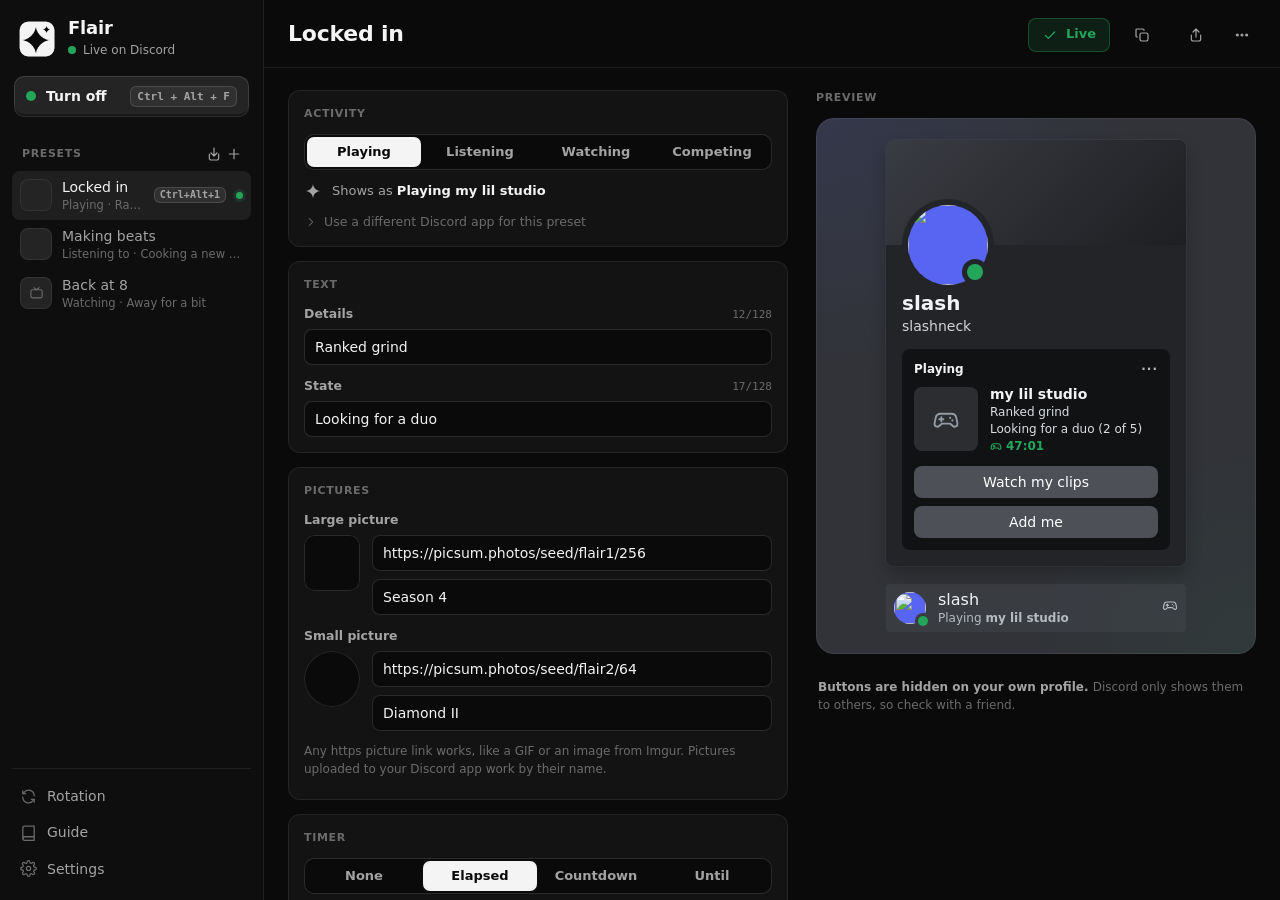
==== src/Flair/wwwroot/index.html @ b4994899 "Flair 1.0.0 Your own Discord status: design Rich Presence cards with a live preview, save presets, r" ====
<!doctype html>
<html lang="en">
<head>
  <meta charset="utf-8">
  <!-- Flair's own files only. Pictures may come from https links, since that's what your status shows. Nothing else
       can be loaded or sent from this page. -->
  <meta http-equiv="Content-Security-Policy"
        content="default-src 'self'; img-src 'self' https: data:; style-src 'self' 'unsafe-inline'; script-src 'self'; connect-src 'none'; font-src 'self'; object-src 'none'; frame-src 'none'; form-action 'none'">
  <meta name="viewport" content="width=device-width, initial-scale=1">
  <title>Flair</title>
  <link rel="stylesheet" href="styles.css">
  <link rel="stylesheet" href="discord.css">
</head>
<body>
  <svg width="0" height="0" style="position:absolute" aria-hidden="true">
    <defs>
      <symbol id="i-plus" viewBox="0 0 24 24"><path d="M12 5v14M5 12h14"/></symbol>
      <symbol id="i-gamepad" viewBox="0 0 24 24"><path d="M7.5 7.5h9a4.5 4.5 0 0 1 4.4 3.6l.9 4.6a2.4 2.4 0 0 1-4.1 2.1L15.6 16H8.4l-2.1 1.8a2.4 2.4 0 0 1-4.1-2.1l.9-4.6a4.5 4.5 0 0 1 4.4-3.6z"/><path d="M8 10.5v3.5M6.25 12.25h3.5"/><circle cx="15.5" cy="11" r=".9" fill="currentColor" stroke="none"/><circle cx="17.5" cy="13.2" r=".9" fill="currentColor" stroke="none"/></symbol>
      <symbol id="i-headphones" viewBox="0 0 24 24"><path d="M4 15v-3a8 8 0 0 1 16 0v3"/><rect x="3" y="14" width="5" height="7" rx="2"/><rect x="16" y="14" width="5" height="7" rx="2"/></symbol>
      <symbol id="i-tv" viewBox="0 0 24 24"><rect x="3" y="6" width="18" height="13" rx="2.5"/><path d="m8 2.5 4 3.5 4-3.5"/></symbol>
      <symbol id="i-trophy" viewBox="0 0 24 24"><path d="M8 4h8v5a4 4 0 0 1-8 0z"/><path d="M8 6H5a2.5 2.5 0 0 0 3 4M16 6h3a2.5 2.5 0 0 1-3 4M12 13v4M8.5 20.5h7M9.5 17h5v3.5h-5z"/></symbol>
      <symbol id="i-rotate" viewBox="0 0 24 24"><path d="M20 11a8 8 0 0 0-14.3-4.9L4 8"/><path d="M4 4v4h4"/><path d="M4 13a8 8 0 0 0 14.3 4.9L20 16"/><path d="M20 20v-4h-4"/></symbol>
      <symbol id="i-settings" viewBox="0 0 24 24"><circle cx="12" cy="12" r="3"/><path d="M19.4 15a1.7 1.7 0 0 0 .3 1.8l.1.1a2 2 0 1 1-2.8 2.8l-.1-.1a1.7 1.7 0 0 0-1.8-.3 1.7 1.7 0 0 0-1 1.5V21a2 2 0 1 1-4 0v-.1a1.7 1.7 0 0 0-1.1-1.5 1.7 1.7 0 0 0-1.8.3l-.1.1a2 2 0 1 1-2.8-2.8l.1-.1a1.7 1.7 0 0 0 .3-1.8 1.7 1.7 0 0 0-1.5-1H3a2 2 0 1 1 0-4h.1a1.7 1.7 0 0 0 1.5-1.1 1.7 1.7 0 0 0-.3-1.8l-.1-.1a2 2 0 1 1 2.8-2.8l.1.1a1.7 1.7 0 0 0 1.8.3H9a1.7 1.7 0 0 0 1-1.5V3a2 2 0 1 1 4 0v.1a1.7 1.7 0 0 0 1 1.5 1.7 1.7 0 0 0 1.8-.3l.1-.1a2 2 0 1 1 2.8 2.8l-.1.1a1.7 1.7 0 0 0-.3 1.8V9a1.7 1.7 0 0 0 1.5 1H21a2 2 0 1 1 0 4h-.1a1.7 1.7 0 0 0-1.5 1z"/></symbol>
      <symbol id="i-book" viewBox="0 0 24 24"><path d="M4 5.5A2.5 2.5 0 0 1 6.5 3H20v15H6.5A2.5 2.5 0 0 0 4 20.5z"/><path d="M4 20.5A2.5 2.5 0 0 0 6.5 23H20v-5"/></symbol>
      <symbol id="i-copy" viewBox="0 0 24 24"><rect x="9" y="9" width="12" height="12" rx="2.5"/><path d="M5 15H4.5A1.5 1.5 0 0 1 3 13.5v-9A1.5 1.5 0 0 1 4.5 3h9A1.5 1.5 0 0 1 15 4.5V5"/></symbol>
      <symbol id="i-trash" viewBox="0 0 24 24"><path d="M4 7h16M10 11v6M14 11v6M6 7l1 12a2 2 0 0 0 2 2h6a2 2 0 0 0 2-2l1-12M9 7V4.5A1.5 1.5 0 0 1 10.5 3h3A1.5 1.5 0 0 1 15 4.5V7"/></symbol>
      <symbol id="i-share" viewBox="0 0 24 24"><path d="M12 3v12M7.5 7.5 12 3l4.5 4.5"/><path d="M5 12v6.5A2.5 2.5 0 0 0 7.5 21h9a2.5 2.5 0 0 0 2.5-2.5V12"/></symbol>
      <symbol id="i-import" viewBox="0 0 24 24"><path d="M12 15V3M7.5 10.5 12 15l4.5-4.5"/><path d="M5 12v6.5A2.5 2.5 0 0 0 7.5 21h9a2.5 2.5 0 0 0 2.5-2.5V12"/></symbol>
      <symbol id="i-more" viewBox="0 0 24 24"><circle cx="5" cy="12" r="1.4" fill="currentColor"/><circle cx="12" cy="12" r="1.4" fill="currentColor"/><circle cx="19" cy="12" r="1.4" fill="currentColor"/></symbol>
      <symbol id="i-x" viewBox="0 0 24 24"><path d="M6 6l12 12M18 6 6 18"/></symbol>
      <symbol id="i-check" viewBox="0 0 24 24"><path d="m5 12.5 4.5 4.5L19 7.5"/></symbol>
      <symbol id="i-warn" viewBox="0 0 24 24"><path d="M12 3.5 2.5 20h19z"/><path d="M12 10v4.5M12 17.5v.01"/></symbol>
      <symbol id="i-image" viewBox="0 0 24 24"><rect x="3.5" y="4.5" width="17" height="15" rx="3"/><circle cx="9" cy="10" r="1.6"/><path d="m4 17 5-4.5 4 3.5 2.5-2 4.5 4"/></symbol>
      <symbol id="i-grip" viewBox="0 0 24 24"><circle cx="9" cy="6" r="1.2" fill="currentColor" stroke="none"/><circle cx="15" cy="6" r="1.2" fill="currentColor" stroke="none"/><circle cx="9" cy="12" r="1.2" fill="currentColor" stroke="none"/><circle cx="15" cy="12" r="1.2" fill="currentColor" stroke="none"/><circle cx="9" cy="18" r="1.2" fill="currentColor" stroke="none"/><circle cx="15" cy="18" r="1.2" fill="currentColor" stroke="none"/></symbol>
      <symbol id="i-chevron" viewBox="0 0 24 24"><path d="m9 6 6 6-6 6"/></symbol>
      <symbol id="i-link" viewBox="0 0 24 24"><path d="M10 14a4.5 4.5 0 0 0 6.4 0l3-3a4.5 4.5 0 0 0-6.4-6.4l-1 1"/><path d="M14 10a4.5 4.5 0 0 0-6.4 0l-3 3a4.5 4.5 0 0 0 6.4 6.4l1-1"/></symbol>
      <symbol id="i-clock" viewBox="0 0 24 24"><circle cx="12" cy="12" r="8.5"/><path d="M12 7.5V12l3 2"/></symbol>
      <symbol id="i-eye-off" viewBox="0 0 24 24"><path d="m4 4 16 16"/><path d="M9.5 6a9.6 9.6 0 0 1 2.5-.5c6 0 9.5 6.5 9.5 6.5a17 17 0 0 1-2.8 3.5M6.2 7.8A16.6 16.6 0 0 0 2.5 12S6 18.5 12 18.5a9 9 0 0 0 3.9-.9"/></symbol>
      <symbol id="i-shield" viewBox="0 0 24 24"><path d="M12 3 4.5 6v5.5c0 4.5 3.2 8.2 7.5 9.5 4.3-1.3 7.5-5 7.5-9.5V6z"/><path d="m9 12 2 2 4-4"/></symbol>
      <symbol id="i-users" viewBox="0 0 24 24"><circle cx="9" cy="8" r="3.5"/><path d="M2.5 20a6.5 6.5 0 0 1 13 0M16 4.5a3.5 3.5 0 0 1 0 7M18 14a6.5 6.5 0 0 1 3.5 6"/></symbol>
      <symbol id="i-shuffle" viewBox="0 0 24 24"><path d="M16 3h5v5M4 20 21 3M21 16v5h-5M15 15l6 6M4 4l5 5"/></symbol>
      <symbol id="i-play" viewBox="0 0 24 24"><path d="M7 4.5v15a1 1 0 0 0 1.5.86l12-7.5a1 1 0 0 0 0-1.72l-12-7.5A1 1 0 0 0 7 4.5z" fill="currentColor" stroke="none"/></symbol>
      <symbol id="i-sparkle" viewBox="0 0 24 24"><path d="M12 2.5c.6 5.2 4.3 8.9 9.5 9.5-5.2.6-8.9 4.3-9.5 9.5-.6-5.2-4.3-8.9-9.5-9.5 5.2-.6 8.9-4.3 9.5-9.5z" fill="currentColor" stroke="none"/></symbol>
    </defs>
  </svg>

  <div class="app">
    <aside class="sidebar">
      <div class="brand">
        <img class="brand-logo" src="logo.png" alt="">
        <div class="brand-text">
          <div class="brand-name">Flair</div>
          <div class="live-status" id="live-status"><span class="live-dot"></span><span id="live-text">Starting</span></div>
        </div>
      </div>
      <button class="go-live" id="go-live" disabled>
        <span class="pulse"></span><span class="label" id="go-live-label">Go live</span><kbd id="go-live-kbd" hidden></kbd>
      </button>
      <nav class="nav">
        <div class="nav-section">Presets
          <span style="display:flex;gap:2px">
            <button class="icon-btn" id="import-btn" title="Import presets"><svg><use href="#i-import"/></svg></button>
            <button class="icon-btn" id="new-btn" title="New preset"><svg><use href="#i-plus"/></svg></button>
          </span>
        </div>
        <div id="preset-list"></div>
      </nav>
      <div class="sidebar-foot">
        <button class="nav-item" data-view="rotation"><svg><use href="#i-rotate"/></svg><span class="nav-label">Rotation</span><span class="badge" id="rotation-badge" hidden>On</span></button>
        <button class="nav-item" data-view="guide"><svg><use href="#i-book"/></svg><span class="nav-label">Guide</span></button>
        <button class="nav-item" data-view="settings"><svg><use href="#i-settings"/></svg><span class="nav-label">Settings</span></button>
      </div>
    </aside>
    <main class="main" id="main"></main>
  </div>
  <div class="toasts" id="toasts"></div>

  <script src="bridge.js"></script>
  <script src="mock.js"></script>
  <script src="ui.js"></script>
  <script src="preview.js"></script>
  <script src="editor.js"></script>
  <script src="views.js"></script>
  <script src="app.js"></script>
</body>
</html>
---- src/Flair/wwwroot/styles.css ----
:root {
  /* Black & white, like Snappy. The only colors: Discord's live green, the waiting amber and destructive red. */
  --bg: #0a0a0a;
  --bg-raised: #0e0e0e;
  --surface: #131313;
  --surface-2: #191919;
  --surface-3: #242424;
  --line: rgba(255, 255, 255, 0.07);
  --line-2: rgba(255, 255, 255, 0.13);
  --text: #f4f4f4;
  --text-2: #a3a3a3;
  --text-3: #6b6b6b;
  --accent: #f4f4f4;
  --accent-hi: #ffffff;
  --accent-soft: rgba(255, 255, 255, 0.07);
  --accent-line: rgba(255, 255, 255, 0.38);
  --on-accent: #0a0a0a;
  --live: #23a55a;
  --live-soft: rgba(35, 165, 90, 0.14);
  --wait: #f0b232;
  --danger: #ff453a;
  --danger-soft: rgba(255, 69, 58, 0.12);
  --radius-sm: 8px;
  --radius: 12px;
  --radius-lg: 18px;
  --shadow: 0 12px 40px rgba(0, 0, 0, 0.45);
  --ease: cubic-bezier(0.2, 0.8, 0.2, 1);
  --spring: cubic-bezier(0.34, 1.4, 0.64, 1);
  --font: "Segoe UI Variable Text", "Segoe UI", system-ui, sans-serif;
  --font-display: "Segoe UI Variable Display", "Segoe UI", system-ui, sans-serif;
  --mono: "Cascadia Mono", "Cascadia Code", Consolas, ui-monospace, monospace;
  color-scheme: dark;
}

* { box-sizing: border-box; }
html, body { height: 100%; margin: 0; }
body {
  background: var(--bg);
  color: var(--text);
  font: 14px/1.45 var(--font);
  overflow: hidden;
  user-select: none;
  -webkit-font-smoothing: antialiased;
}
button { font: inherit; color: inherit; background: none; border: 0; padding: 0; cursor: pointer; }
input, select, textarea { font: inherit; color: inherit; }
svg { width: 18px; height: 18px; fill: none; stroke: currentColor; stroke-width: 1.8; stroke-linecap: round; stroke-linejoin: round; flex: none; }
kbd {
  font: 600 11px/1 var(--mono);
  padding: 4px 6px;
  border-radius: 6px;
  background: rgba(255, 255, 255, 0.08);
  border: 1px solid var(--line-2);
  color: var(--text-2);
  white-space: nowrap;
}
[hidden] { display: none !important; }
::-webkit-scrollbar { width: 10px; height: 10px; }
::-webkit-scrollbar-thumb { background: rgba(255, 255, 255, 0.08); border-radius: 10px; border: 2px solid transparent; background-clip: padding-box; }
::-webkit-scrollbar-thumb:hover { background-color: rgba(255, 255, 255, 0.16); }
:focus-visible { outline: 2px solid var(--accent); outline-offset: 2px; }
.spacer { flex: 1; }

.app { display: grid; grid-template-columns: 264px 1fr; height: 100vh; }

/* ---------- Sidebar ---------- */
.sidebar {
  display: flex; flex-direction: column; gap: 14px;
  padding: 18px 12px 14px;
  background: var(--bg-raised);
  border-right: 1px solid var(--line);
  min-height: 0;
}
.brand { display: flex; align-items: center; gap: 12px; padding: 0 6px; }
.brand-logo { width: 38px; height: 38px; border-radius: 10px; flex: none; }
.brand-text { min-width: 0; }
.brand-name { font: 700 18px/1.1 var(--font-display); letter-spacing: -0.01em; }
.live-status {
  display: inline-flex; align-items: center; gap: 7px; margin-top: 4px; max-width: 100%;
  font-size: 12px; color: var(--text-2); white-space: nowrap; overflow: hidden; text-overflow: ellipsis;
}
.live-dot { width: 8px; height: 8px; border-radius: 50%; background: var(--text-3); flex: none; transition: background .3s; }
.live-status[data-state="live"] .live-dot { background: var(--live); box-shadow: 0 0 0 0 rgba(35, 165, 90, 0.5); animation: ping 2.4s var(--ease) infinite; }
.live-status[data-state="wait"] .live-dot { background: var(--wait); animation: blink 1.4s ease-in-out infinite; }
.live-status[data-state="error"] .live-dot { background: var(--danger); }
@keyframes blink { 50% { opacity: .35; } }
@keyframes ping { 0% { box-shadow: 0 0 0 0 rgba(35, 165, 90, 0.55); } 70%, 100% { box-shadow: 0 0 0 7px rgba(35, 165, 90, 0); } }

/* The one loud element */
.go-live {
  position: relative; display: flex; align-items: center; gap: 10px;
  margin: 2px 2px 0; padding: 10px 12px;
  border-radius: 10px;
  background: var(--accent);
  color: var(--on-accent); font-weight: 650;
  box-shadow: inset 0 -3px 0 rgba(0, 0, 0, 0.2);
  transition: background .12s, transform .08s, box-shadow .08s, color .2s;
  overflow: hidden;
}
.go-live:hover { background: var(--accent-hi); }
.go-live:active { transform: translateY(2px); box-shadow: inset 0 -1px 0 rgba(0, 0, 0, 0.2); }
.go-live .label { flex: 1; text-align: left; white-space: nowrap; }
.go-live kbd { background: rgba(0, 0, 0, 0.1); border-color: rgba(0, 0, 0, 0.22); color: var(--on-accent); max-width: 120px; overflow: hidden; text-overflow: ellipsis; }
.go-live[data-on="true"] { background: var(--surface-3); color: var(--text); box-shadow: inset 0 -3px 0 rgba(0, 0, 0, 0.35), inset 0 0 0 1px var(--line-2); }
.go-live[data-on="true"]:hover { background: #2c2c2c; }
.go-live[data-on="true"] kbd { background: rgba(255, 255, 255, 0.06); border-color: var(--line-2); color: var(--text-2); }
.go-live:disabled { opacity: .45; pointer-events: none; }
.go-live .pulse { width: 10px; height: 10px; border-radius: 50%; background: currentColor; flex: none; }
.go-live[data-on="true"] .pulse { background: var(--live); animation: ping 2.4s var(--ease) infinite; }
.go-live.flash { animation: press .3s ease-out; }
@keyframes press { 35% { transform: translateY(2px); box-shadow: inset 0 -1px 0 rgba(0, 0, 0, 0.2); } }

.nav { flex: 1; overflow-y: auto; margin: 0 -4px; padding: 0 4px; min-height: 0; }
.nav-section {
  display: flex; align-items: center; justify-content: space-between;
  padding: 12px 10px 6px; font-size: 11px; font-weight: 600; text-transform: uppercase; letter-spacing: .06em; color: var(--text-3);
}
.icon-btn {
  width: 28px; height: 28px; display: grid; place-items: center; border-radius: var(--radius-sm);
  color: var(--text-2); transition: background .12s, color .12s;
}
.icon-btn:hover { background: rgba(255, 255, 255, 0.06); color: var(--text); }
.icon-btn svg { width: 16px; height: 16px; }
.nav-section .icon-btn { width: 22px; height: 22px; margin-right: -4px; }

.nav-item {
  position: relative; display: flex; align-items: center; gap: 10px; width: 100%;
  padding: 7px 8px; border-radius: var(--radius-sm); color: var(--text-2); text-align: left;
  transition: background .12s, color .12s, transform .2s var(--ease), opacity .2s;
}
.nav-item svg { width: 17px; height: 17px; color: var(--text-3); transition: color .12s; }
.nav-item:hover { background: rgba(255, 255, 255, 0.04); color: var(--text); }
.nav-item.active { background: var(--accent-soft); color: var(--text); }
.nav-item.active svg { color: var(--accent-hi); }
.nav-label { flex: 1; min-width: 0; overflow: hidden; text-overflow: ellipsis; white-space: nowrap; }
.nav-sub { display: block; font-size: 11.5px; color: var(--text-3); overflow: hidden; text-overflow: ellipsis; white-space: nowrap; }
.nav-item.preset { padding: 6px 8px; }
.nav-item.dragging { opacity: .35; }
.nav-item.drop-before::before, .nav-item.drop-after::after {
  content: ""; position: absolute; left: 8px; right: 8px; height: 2px; border-radius: 2px; background: var(--accent);
}
.nav-item.drop-before::before { top: -1px; }
.nav-item.drop-after::after { bottom: -1px; }
.thumb {
  width: 32px; height: 32px; border-radius: 8px; flex: none; display: grid; place-items: center;
  background: var(--surface-3) center / cover no-repeat; color: var(--text-2); overflow: hidden;
  box-shadow: inset 0 0 0 1px var(--line);
}
.thumb svg { width: 15px; height: 15px; }
.nav-item .on-air { width: 7px; height: 7px; border-radius: 50%; background: var(--live); flex: none; box-shadow: 0 0 0 3px var(--live-soft); }
.nav-item .hk { font-size: 10px; padding: 2px 5px; }
.badge {
  font-size: 10.5px; font-weight: 650; padding: 1px 7px; border-radius: 20px; background: var(--live-soft); color: var(--live);
}
.sidebar-foot { border-top: 1px solid var(--line); padding-top: 10px; display: flex; flex-direction: column; gap: 2px; }

/* ---------- Main ---------- */
.main { min-width: 0; min-height: 0; display: flex; flex-direction: column; position: relative; }
.view { flex: 1; min-height: 0; display: flex; flex-direction: column; animation: view-in .28s var(--ease); }
@keyframes view-in { from { opacity: 0; transform: translateY(6px); } }
.view-head {
  display: flex; align-items: center; gap: 10px; padding: 16px 24px 14px; border-bottom: 1px solid var(--line); min-height: 68px;
}
.view-title { font: 650 22px/1.2 var(--font-display); letter-spacing: -0.01em; margin: 0; }
.view-body { flex: 1; min-height: 0; overflow-y: auto; padding: 22px 24px 40px; }
.name-input {
  flex: 1; min-width: 0; background: transparent; border: 0; outline: none; padding: 4px 8px; margin-left: -8px; border-radius: var(--radius-sm);
  font: 650 22px/1.2 var(--font-display); letter-spacing: -0.01em; color: var(--text); transition: background .12s;
}
.name-input:hover { background: rgba(255, 255, 255, 0.03); }
.name-input:focus { background: var(--surface); box-shadow: inset 0 0 0 1px var(--line-2); }

.btn {
  display: inline-flex; align-items: center; justify-content: center; gap: 8px; height: 34px; padding: 0 14px;
  border-radius: var(--radius-sm); background: var(--surface-2); color: var(--text); font-weight: 600; font-size: 13px;
  box-shadow: inset 0 0 0 1px var(--line); white-space: nowrap;
  transition: background .12s, box-shadow .12s, transform .08s, color .12s;
}
.btn:hover { background: var(--surface-3); }
.btn:active { transform: translateY(1px); }
.btn svg { width: 16px; height: 16px; }
.btn.primary { background: var(--accent); color: var(--on-accent); box-shadow: inset 0 -2px 0 rgba(0, 0, 0, 0.18); }
.btn.primary:hover { background: var(--accent-hi); }
.btn.live { background: var(--live-soft); color: var(--live); box-shadow: inset 0 0 0 1px rgba(35, 165, 90, 0.35); cursor: default; }
.btn.danger:hover { background: var(--danger-soft); color: var(--danger); }
.btn.ghost { background: transparent; box-shadow: none; color: var(--text-2); }
.btn.ghost:hover { background: rgba(255, 255, 255, 0.05); color: var(--text); }
.btn:disabled { opacity: .45; pointer-events: none; }

/* ---------- Editor ---------- */
.editor { display: grid; grid-template-columns: minmax(380px, 1fr) minmax(360px, 440px); gap: 28px; align-items: start; }
.form { display: flex; flex-direction: column; gap: 14px; min-width: 0; }
.card {
  background: var(--surface); border-radius: var(--radius); box-shadow: inset 0 0 0 1px var(--line); padding: 16px;
}
.card-title {
  display: flex; align-items: center; gap: 8px; margin: 0 0 12px; font-size: 11px; font-weight: 650; letter-spacing: .06em;
  text-transform: uppercase; color: var(--text-3);
}
.card-title .spacer + * { text-transform: none; letter-spacing: 0; }
.field { display: flex; flex-direction: column; gap: 6px; min-width: 0; }
.field + .field { margin-top: 12px; }
.field-label { display: flex; align-items: baseline; gap: 8px; font-size: 12.5px; font-weight: 600; color: var(--text-2); }
.field-label .count { margin-left: auto; font: 500 11px var(--mono); color: var(--text-3); transition: color .15s; }
.field-label .count.near { color: var(--wait); }
.hint { font-size: 12px; color: var(--text-3); line-height: 1.45; }
.hint a, .link { color: var(--text-2); text-decoration: underline; text-decoration-color: var(--line-2); text-underline-offset: 2px; cursor: pointer; }
.hint a:hover, .link:hover { color: var(--text); }
.row { display: flex; gap: 10px; align-items: center; min-width: 0; }
.row > .field { flex: 1; }
.row > .field + .field { margin-top: 0; }

.input {
  width: 100%; height: 36px; padding: 0 11px; border-radius: var(--radius-sm); border: 0; outline: none;
  background: var(--bg); color: var(--text); box-shadow: inset 0 0 0 1px var(--line-2);
  transition: box-shadow .12s, background .12s; user-select: text;
}
.input::placeholder { color: var(--text-3); }
.input:hover { box-shadow: inset 0 0 0 1px rgba(255, 255, 255, 0.2); }
.input:focus { box-shadow: inset 0 0 0 1.5px var(--accent-line); background: #050505; }
.input.bad { box-shadow: inset 0 0 0 1.5px rgba(255, 69, 58, 0.6); }
.input.mono { font-family: var(--mono); font-size: 12.5px; }
.input.small { width: 76px; text-align: center; }

.seg {
  display: flex; padding: 3px; gap: 2px; border-radius: 10px; background: var(--bg); box-shadow: inset 0 0 0 1px var(--line-2); position: relative;
}
.seg button {
  position: relative; z-index: 1; flex: 1; height: 30px; padding: 0 10px; border-radius: 7px; font-size: 13px; font-weight: 600; color: var(--text-2);
  transition: color .15s; white-space: nowrap;
}
.seg button:hover { color: var(--text); }
.seg button.on { color: var(--on-accent); }
.seg .knob {
  position: absolute; z-index: 0; top: 3px; bottom: 3px; border-radius: 7px; background: var(--accent);
  transition: left .28s var(--ease), width .28s var(--ease);
}

.image-field { display: grid; grid-template-columns: 56px 1fr; gap: 12px; align-items: start; }
.image-well {
  width: 56px; height: 56px; border-radius: 10px; background: var(--bg) center / cover no-repeat; box-shadow: inset 0 0 0 1px var(--line-2);
  display: grid; place-items: center; color: var(--text-3); overflow: hidden;
}
.image-well.small { width: 56px; height: 56px; border-radius: 50%; }
.image-well.bad { box-shadow: inset 0 0 0 1.5px rgba(255, 69, 58, 0.6); }
.image-well svg { width: 20px; height: 20px; }
.chips { display: flex; flex-wrap: wrap; gap: 6px; }
.chip {
  display: inline-flex; align-items: center; gap: 6px; height: 26px; padding: 0 9px 0 4px; border-radius: 20px; font-size: 12px; color: var(--text-2);
  background: var(--surface-2); box-shadow: inset 0 0 0 1px var(--line); transition: background .12s, color .12s;
}
.chip:hover { background: var(--surface-3); color: var(--text); }
.chip img { width: 18px; height: 18px; border-radius: 50%; object-fit: cover; }

.stepper { display: flex; align-items: center; gap: 4px; }
.stepper button { width: 30px; height: 36px; border-radius: var(--radius-sm); color: var(--text-2); background: var(--surface-2); box-shadow: inset 0 0 0 1px var(--line); }
.stepper button:hover { color: var(--text); background: var(--surface-3); }
.stepper .input { width: 56px; text-align: center; padding: 0 4px; }
.of { color: var(--text-3); font-size: 13px; padding: 0 6px; }

.button-row { display: grid; grid-template-columns: minmax(110px, 0.8fr) 1.4fr 30px; gap: 8px; align-items: center; }
.button-row + .button-row { margin-top: 8px; }

.toggle { position: relative; width: 38px; height: 22px; flex: none; border-radius: 22px; background: var(--surface-3); box-shadow: inset 0 0 0 1px var(--line-2); transition: background .2s; }
.toggle::after {
  content: ""; position: absolute; top: 3px; left: 3px; width: 16px; height: 16px; border-radius: 50%; background: var(--text-2);
  transition: transform .25s var(--spring), background .2s;
}
.toggle.on { background: var(--accent); }
.toggle.on::after { transform: translateX(16px); background: var(--on-accent); }
.toggle-row { display: flex; align-items: center; gap: 12px; cursor: pointer; }
.toggle-row + .toggle-row { margin-top: 14px; }
.toggle-row .text { flex: 1; min-width: 0; }
.toggle-row .title { font-weight: 600; }

.hotkey {
  display: inline-flex; align-items: center; gap: 8px; height: 36px; padding: 0 12px; border-radius: var(--radius-sm); min-width: 150px;
  background: var(--bg); box-shadow: inset 0 0 0 1px var(--line-2); color: var(--text); font: 600 12.5px var(--mono); cursor: pointer;
  transition: box-shadow .12s;
}
.hotkey:hover { box-shadow: inset 0 0 0 1px rgba(255, 255, 255, 0.22); }
.hotkey.recording { box-shadow: inset 0 0 0 1.5px var(--accent-line); color: var(--text-2); }
.hotkey.empty { color: var(--text-3); font-family: var(--font); font-weight: 500; }
.hotkey .clear { margin-left: auto; color: var(--text-3); display: grid; place-items: center; }
.hotkey .clear:hover { color: var(--text); }
.hotkey .clear svg { width: 14px; height: 14px; }

details.more summary {
  list-style: none; cursor: pointer; display: flex; align-items: center; gap: 6px; font-size: 12.5px; color: var(--text-3); margin-top: 12px;
}
details.more summary::-webkit-details-marker { display: none; }
details.more summary svg { width: 14px; height: 14px; transition: transform .2s var(--ease); }
details.more[open] summary svg { transform: rotate(90deg); }
details.more summary:hover { color: var(--text-2); }
details.more .more-body { padding-top: 12px; }

.app-line { display: flex; align-items: center; gap: 10px; margin-top: 12px; font-size: 13px; color: var(--text-2); }
.app-line img { width: 22px; height: 22px; border-radius: 6px; }
.app-line b { color: var(--text); font-weight: 650; }

/* ---------- Preview stage ---------- */
.stage { position: sticky; top: 0; display: flex; flex-direction: column; gap: 12px; }
.stage-head { display: flex; align-items: center; gap: 8px; font-size: 11px; font-weight: 650; letter-spacing: .06em; text-transform: uppercase; color: var(--text-3); }
.stage-note { font-size: 12px; color: var(--text-3); line-height: 1.5; padding: 0 2px; }
.stage-note b { color: var(--text-2); font-weight: 600; }

/* ---------- Rotation ---------- */
.rotation { display: grid; grid-template-columns: minmax(360px, 1fr) minmax(300px, 380px); gap: 28px; align-items: start; }
.rot-list { display: flex; flex-direction: column; gap: 6px; }
.rot-item {
  display: flex; align-items: center; gap: 12px; padding: 8px 10px; border-radius: var(--radius-sm); background: var(--bg);
  box-shadow: inset 0 0 0 1px var(--line); cursor: pointer; transition: background .12s, box-shadow .12s, opacity .2s;
}
.rot-item:hover { box-shadow: inset 0 0 0 1px var(--line-2); }
.rot-item.on { background: var(--surface-2); box-shadow: inset 0 0 0 1px var(--line-2); }
.rot-item .num { width: 22px; text-align: center; font: 600 12px var(--mono); color: var(--text-3); }
.rot-item.on .num { color: var(--text); }
.check {
  width: 20px; height: 20px; border-radius: 6px; flex: none; display: grid; place-items: center; box-shadow: inset 0 0 0 1.5px var(--line-2);
  transition: background .15s, box-shadow .15s;
}
.check svg { width: 14px; height: 14px; stroke-width: 2.6; color: var(--on-accent); opacity: 0; transform: scale(.6); transition: opacity .15s, transform .2s var(--spring); }
.on > .check { background: var(--accent); box-shadow: none; }
.on > .check svg { opacity: 1; transform: none; }
.rot-item .grip { color: var(--text-3); cursor: grab; display: grid; place-items: center; }
.rot-item.dragging { opacity: .35; }
.interval-chips { display: flex; flex-wrap: wrap; gap: 6px; }
.interval-chips button {
  height: 32px; padding: 0 12px; border-radius: var(--radius-sm); background: var(--bg); box-shadow: inset 0 0 0 1px var(--line-2);
  font-size: 13px; font-weight: 600; color: var(--text-2); transition: background .12s, color .12s, box-shadow .12s;
}
.interval-chips button:hover { color: var(--text); }
.interval-chips button.on { background: var(--accent); color: var(--on-accent); box-shadow: none; }
.countdown { display: flex; flex-direction: column; gap: 8px; }
.countdown .big { font: 650 34px/1 var(--font-display); font-variant-numeric: tabular-nums; letter-spacing: -0.02em; }
.bar { height: 4px; border-radius: 4px; background: rgba(255, 255, 255, 0.07); overflow: hidden; }
.bar > div { height: 100%; border-radius: 4px; background: var(--accent); transition: width 1s linear; }

/* ---------- Settings & guide ---------- */
.narrow { max-width: 760px; display: flex; flex-direction: column; gap: 14px; }
.setting-row { display: flex; align-items: center; gap: 14px; }
.setting-row + .setting-row { margin-top: 14px; padding-top: 14px; border-top: 1px solid var(--line); }
.setting-row .text { flex: 1; min-width: 0; }
.setting-row .title { font-weight: 600; }
.app-check { display: flex; align-items: center; gap: 10px; margin-top: 10px; min-height: 30px; font-size: 13px; color: var(--text-2); }
.app-check img { width: 30px; height: 30px; border-radius: 8px; }
.app-check.ok b { color: var(--text); }
.app-check.bad { color: var(--danger); }

.steps { display: flex; flex-direction: column; gap: 12px; counter-reset: step; }
.step { display: grid; grid-template-columns: 34px 1fr; gap: 14px; }
.step::before {
  counter-increment: step; content: counter(step); width: 30px; height: 30px; border-radius: 50%; display: grid; place-items: center;
  background: var(--surface-3); font: 650 13px var(--font-display); color: var(--text);
}
.step.done::before { content: "✓"; background: var(--accent); color: var(--on-accent); }
.step h3 { margin: 4px 0 4px; font-size: 14.5px; font-weight: 650; }
.step p { margin: 0 0 8px; color: var(--text-2); font-size: 13px; line-height: 1.55; }
.step p:last-child { margin-bottom: 0; }
.step code { font: 500 12px var(--mono); padding: 1px 5px; border-radius: 5px; background: var(--surface-3); color: var(--text); }
.tips { display: grid; grid-template-columns: repeat(auto-fit, minmax(220px, 1fr)); gap: 10px; }
.tip { padding: 14px; border-radius: var(--radius); background: var(--surface); box-shadow: inset 0 0 0 1px var(--line); }
.tip h4 { margin: 0 0 6px; font-size: 13px; font-weight: 650; display: flex; align-items: center; gap: 8px; }
.tip h4 svg { width: 16px; height: 16px; color: var(--text-2); }
.tip p { margin: 0; font-size: 12.5px; color: var(--text-2); line-height: 1.5; }

.empty {
  margin: auto; text-align: center; max-width: 380px; display: flex; flex-direction: column; align-items: center; gap: 10px; color: var(--text-2);
}
.empty img { width: 64px; height: 64px; border-radius: 16px; margin-bottom: 6px; }
.empty h2 { margin: 0; font: 650 20px var(--font-display); color: var(--text); }

/* ---------- Banner, toasts, drop ---------- */
.banner {
  display: flex; align-items: center; gap: 12px; margin: 14px 24px 0; padding: 10px 14px; border-radius: var(--radius);
  background: rgba(240, 178, 50, 0.08); box-shadow: inset 0 0 0 1px rgba(240, 178, 50, 0.25); font-size: 13px; color: var(--text);
  animation: view-in .3s var(--ease);
}
.banner.error { background: var(--danger-soft); box-shadow: inset 0 0 0 1px rgba(255, 69, 58, 0.3); }
.banner svg { color: var(--wait); }
.banner.error svg { color: var(--danger); }
.banner .text { flex: 1; min-width: 0; }

.toasts { position: fixed; left: 50%; bottom: 22px; transform: translateX(-50%); display: flex; flex-direction: column; gap: 8px; align-items: center; z-index: 50; pointer-events: none; }
.toast {
  display: flex; align-items: center; gap: 10px; padding: 10px 16px; border-radius: 12px; background: #1d1d1d; color: var(--text);
  box-shadow: var(--shadow), inset 0 0 0 1px var(--line-2); font-size: 13px; font-weight: 550;
  animation: toast-in .35s var(--spring);
}
.toast.out { animation: toast-out .25s var(--ease) forwards; }
.toast svg { width: 16px; height: 16px; }
.toast.error svg { color: var(--danger); }
.toast.ok svg { color: var(--live); }
@keyframes toast-in { from { opacity: 0; transform: translateY(12px) scale(.96); } }
@keyframes toast-out { to { opacity: 0; transform: translateY(8px) scale(.98); } }

.drop {
  position: fixed; inset: 0; z-index: 60; display: grid; place-items: center; background: rgba(10, 10, 10, 0.82); backdrop-filter: blur(6px);
  animation: view-in .15s var(--ease);
}
.drop-box {
  padding: 34px 48px; border-radius: var(--radius-lg); border: 2px dashed var(--accent-line); text-align: center; color: var(--text-2);
}
.drop-box b { display: block; font: 650 20px var(--font-display); color: var(--text); margin-bottom: 4px; }

.menu {
  position: fixed; z-index: 70; min-width: 180px; padding: 5px; border-radius: 10px; background: #1a1a1a;
  box-shadow: var(--shadow), inset 0 0 0 1px var(--line-2); animation: menu-in .14s var(--ease);
}
.menu button { display: flex; align-items: center; gap: 10px; width: 100%; padding: 7px 10px; border-radius: 6px; font-size: 13px; color: var(--text); text-align: left; }
.menu button:hover { background: rgba(255, 255, 255, 0.07); }
.menu button.danger:hover { background: var(--danger-soft); color: var(--danger); }
.menu button svg { width: 15px; height: 15px; color: var(--text-2); }
.menu hr { border: 0; border-top: 1px solid var(--line); margin: 4px 2px; }
@keyframes menu-in { from { opacity: 0; transform: translateY(-4px) scale(.98); } }

@media (max-width: 1180px) {
  .editor, .rotation { grid-template-columns: 1fr; }
  .stage { position: static; order: -1; }
}
@media (prefers-reduced-motion: reduce) {
  *, *::before, *::after { animation-duration: .01ms !important; transition-duration: .01ms !important; }
}
---- src/Flair/wwwroot/discord.css ----
/* A Discord profile popout and member list row in Discord's dark theme, for the live preview. */
.dc {
  --dc-bg: #111214;
  --dc-popout: #232428;
  --dc-card: #2b2d31;
  --dc-line: rgba(255, 255, 255, 0.06);
  --dc-header: #f2f3f5;
  --dc-text: #dbdee1;
  --dc-muted: #b5bac1;
  --dc-faint: #949ba4;
  --dc-green: #23a55a;
  --dc-button: #4e5058;
  --dc-button-hover: #6d6f78;
  --dc-font: "gg sans", "Noto Sans", "Segoe UI", system-ui, sans-serif;
  font-family: var(--dc-font);
  color: var(--dc-text);
  -webkit-font-smoothing: antialiased;
  user-select: none;
}

.dc-backdrop {
  border-radius: var(--radius-lg);
  padding: 22px;
  background:
    radial-gradient(120% 80% at 0% 0%, rgba(88, 101, 242, 0.10), transparent 60%),
    radial-gradient(90% 70% at 100% 100%, rgba(35, 165, 90, 0.06), transparent 55%),
    #313338;
  box-shadow: inset 0 0 0 1px var(--line);
  display: flex; flex-direction: column; align-items: center; gap: 18px;
}

/* ---------- popout ---------- */
.dc-popout {
  width: 300px; border-radius: 8px; overflow: hidden; background: var(--dc-popout);
  box-shadow: 0 8px 16px rgba(0, 0, 0, 0.24), 0 0 0 1px rgba(255, 255, 255, 0.04);
}
.dc-banner { height: 105px; background: linear-gradient(135deg, #3a3c43, #1e1f22); position: relative; }
.dc-banner.has-art { background-size: cover; background-position: center; filter: saturate(1.1); }
.dc-banner.has-art::after { content: ""; position: absolute; inset: 0; background: linear-gradient(180deg, rgba(0,0,0,0) 40%, rgba(0,0,0,0.25)); }
.dc-head { position: relative; padding: 0 16px; height: 46px; }
.dc-avatar {
  position: absolute; left: 16px; top: -46px; width: 92px; height: 92px; border-radius: 50%; padding: 6px; background: var(--dc-popout);
}
.dc-avatar img, .dc-avatar .face { width: 80px; height: 80px; border-radius: 50%; display: block; object-fit: cover; background: #5865f2; }
.dc-avatar .face { display: grid; place-items: center; font: 700 30px var(--dc-font); color: #fff; }
.dc-avatar .status {
  position: absolute; right: 6px; bottom: 6px; width: 26px; height: 26px; border-radius: 50%; background: var(--dc-popout);
  display: grid; place-items: center;
}
.dc-avatar .status::after { content: ""; width: 16px; height: 16px; border-radius: 50%; background: var(--dc-green); }
.dc-body { padding: 0 16px 16px; }
.dc-name { font: 700 20px/24px var(--dc-font); color: var(--dc-header); overflow: hidden; text-overflow: ellipsis; white-space: nowrap; }
.dc-user { font: 400 14px/18px var(--dc-font); color: var(--dc-header); opacity: .85; margin-top: 2px; }

/* ---------- activity ---------- */
.dc-activity {
  margin-top: 14px; padding: 12px; border-radius: 8px; background: var(--dc-bg);
  transition: opacity .25s;
}
.dc-activity.off { opacity: .4; }
.dc-kind { font: 600 12px/16px var(--dc-font); color: var(--dc-header); margin-bottom: 8px; display: flex; align-items: center; justify-content: space-between; }
.dc-kind .more { color: var(--dc-muted); letter-spacing: 1px; font-weight: 700; }
.dc-row { display: flex; gap: 12px; align-items: center; }
.dc-art { position: relative; width: 64px; height: 64px; flex: none; }
.dc-art .large {
  width: 64px; height: 64px; border-radius: 8px; object-fit: cover; display: block; background: #2b2d31;
}
.dc-art .large.placeholder { display: grid; place-items: center; color: var(--dc-faint); }
.dc-art .large.placeholder svg { width: 28px; height: 28px; stroke-width: 1.6; }
.dc-art .small {
  position: absolute; right: -4px; bottom: -4px; width: 24px; height: 24px; border-radius: 50%; object-fit: cover;
  box-shadow: 0 0 0 3px var(--dc-bg); background: #2b2d31;
}
.dc-art .large-only.small { display: none; }
.dc-lines { min-width: 0; flex: 1; display: flex; flex-direction: column; gap: 1px; }
.dc-title { font: 600 14px/18px var(--dc-font); color: var(--dc-header); overflow: hidden; text-overflow: ellipsis; white-space: nowrap; }
.dc-line { font: 400 12px/16px var(--dc-font); color: var(--dc-text); overflow: hidden; text-overflow: ellipsis; white-space: nowrap; }
.dc-line.timer { color: var(--dc-green); font-weight: 600; display: flex; align-items: center; gap: 4px; font-variant-numeric: tabular-nums; }
.dc-line.timer svg { width: 12px; height: 12px; stroke-width: 2.2; }
.dc-progress { margin-top: 10px; }
.dc-progress .track { height: 4px; border-radius: 2px; background: rgba(255, 255, 255, 0.16); overflow: hidden; }
.dc-progress .fill { height: 100%; background: var(--dc-header); border-radius: 2px; transition: width 1s linear; }
.dc-progress .times { display: flex; justify-content: space-between; margin-top: 4px; font: 400 12px var(--dc-font); color: var(--dc-muted); font-variant-numeric: tabular-nums; }
.dc-buttons { display: flex; flex-direction: column; gap: 8px; margin-top: 12px; }
.dc-button {
  height: 32px; border-radius: 8px; background: var(--dc-button); color: #fff; font: 500 14px/32px var(--dc-font);
  text-align: center; padding: 0 12px; overflow: hidden; text-overflow: ellipsis; white-space: nowrap; transition: background .17s;
  cursor: pointer;
}
.dc-button:hover { background: var(--dc-button-hover); }
.dc-empty { font: 400 13px var(--dc-font); color: var(--dc-faint); padding: 4px 0; }
.dc-tip {
  position: fixed; z-index: 80; pointer-events: none; padding: 8px 12px; border-radius: 6px; background: #111214; color: #dbdee1;
  font: 500 14px/18px var(--dc-font); box-shadow: 0 8px 16px rgba(0, 0, 0, 0.24); max-width: 260px;
  animation: menu-in .1s var(--ease);
}

/* ---------- member list row ---------- */
.dc-member {
  width: 300px; display: flex; align-items: center; gap: 12px; padding: 6px 8px; border-radius: 4px; background: rgba(78, 80, 88, 0.3);
}
.dc-member .pic { position: relative; width: 32px; height: 32px; flex: none; }
.dc-member .pic img, .dc-member .pic .face { width: 32px; height: 32px; border-radius: 50%; object-fit: cover; background: #5865f2; display: grid; place-items: center; font: 700 13px var(--dc-font); color: #fff; }
.dc-member .pic::after {
  content: ""; position: absolute; right: -2px; bottom: -2px; width: 10px; height: 10px; border-radius: 50%; background: var(--dc-green);
  box-shadow: 0 0 0 3px #3a3c42;
}
.dc-member .who { min-width: 0; flex: 1; }
.dc-member .n { font: 500 16px/20px var(--dc-font); color: var(--dc-header); overflow: hidden; text-overflow: ellipsis; white-space: nowrap; }
.dc-member .a { font: 400 12px/16px var(--dc-font); color: var(--dc-muted); overflow: hidden; text-overflow: ellipsis; white-space: nowrap; }
.dc-member .a b { font-weight: 600; }
.dc-member .icon { color: var(--dc-muted); }
.dc-member .icon svg { width: 16px; height: 16px; }
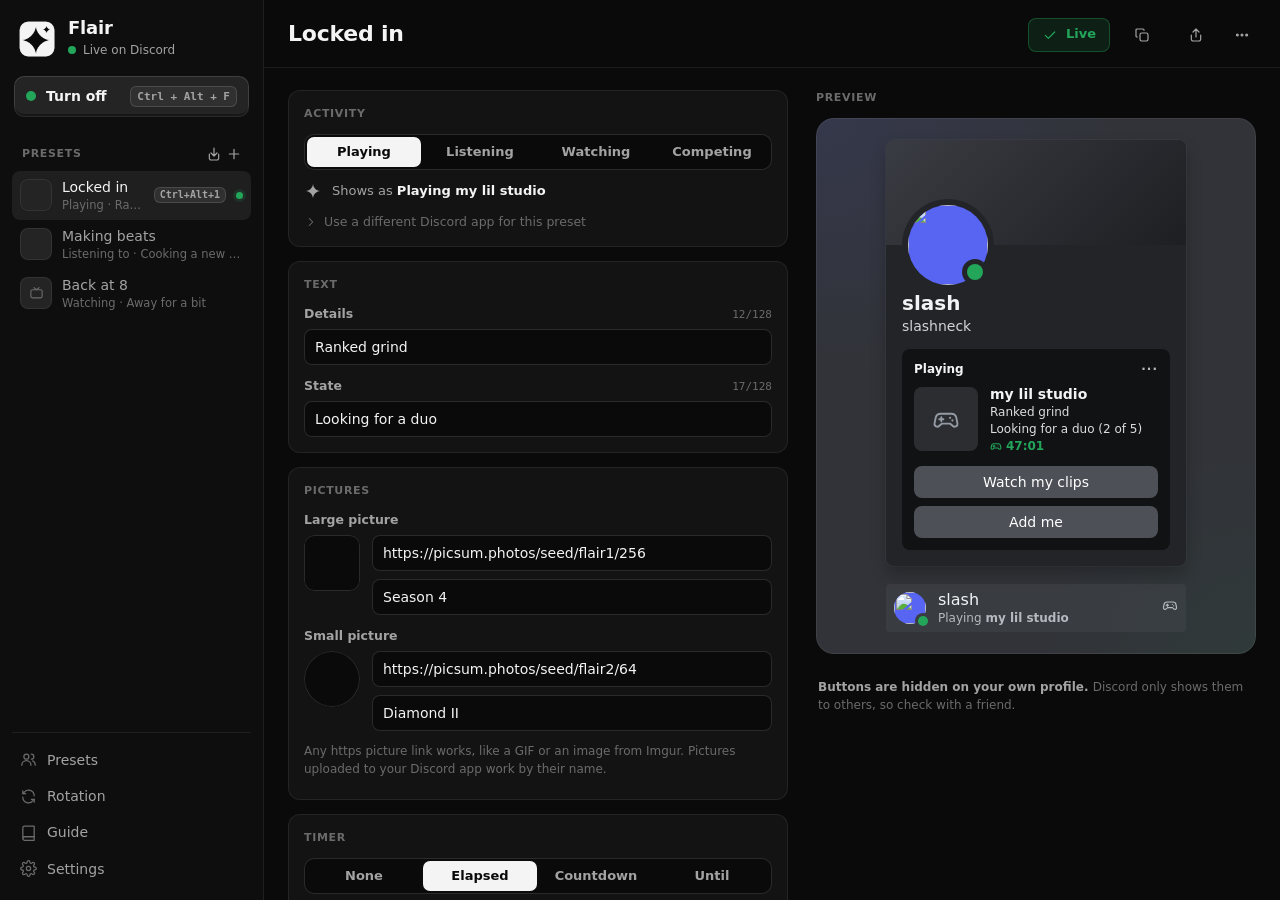
==== commit e8a917fa: "Flair 1.1.0: Presets tab Browse the presets people share on Patchbay, drawn as cards on your own pro" ====
--- a/src/Flair/wwwroot/index.html
+++ b/src/Flair/wwwroot/index.html
@@ -66,6 +66,7 @@
         <div id="preset-list"></div>
       </nav>
       <div class="sidebar-foot">
+        <button class="nav-item" data-view="gallery"><svg><use href="#i-users"/></svg><span class="nav-label">Presets</span></button>
         <button class="nav-item" data-view="rotation"><svg><use href="#i-rotate"/></svg><span class="nav-label">Rotation</span><span class="badge" id="rotation-badge" hidden>On</span></button>
         <button class="nav-item" data-view="guide"><svg><use href="#i-book"/></svg><span class="nav-label">Guide</span></button>
         <button class="nav-item" data-view="settings"><svg><use href="#i-settings"/></svg><span class="nav-label">Settings</span></button>
--- a/src/Flair/wwwroot/styles.css
+++ b/src/Flair/wwwroot/styles.css
@@ -421,3 +421,24 @@
 @media (prefers-reduced-motion: reduce) {
   *, *::before, *::after { animation-duration: .01ms !important; transition-duration: .01ms !important; }
 }
+
+/* ---------- shared presets ---------- */
+.gallery-search { width: 200px; }
+.gallery-intro { margin: 0 0 18px; font-size: 12.5px; max-width: 640px; }
+.gallery { display: grid; grid-template-columns: repeat(auto-fill, minmax(330px, 1fr)); gap: 16px; align-items: start; }
+.gallery-item {
+  background: var(--surface); border-radius: var(--radius-lg); box-shadow: inset 0 0 0 1px var(--line);
+  overflow: hidden; display: flex; flex-direction: column;
+  animation: rise .35s var(--ease) both;
+}
+.gallery-card .dc-backdrop { border-radius: 0; box-shadow: none; padding: 18px; }
+.gallery-info { display: flex; align-items: center; gap: 12px; padding: 14px 16px 16px; border-top: 1px solid var(--line); }
+.gallery-text { flex: 1; min-width: 0; display: flex; flex-direction: column; gap: 3px; }
+.gallery-title { font: 600 14px var(--font-display); color: var(--text); overflow: hidden; text-overflow: ellipsis; white-space: nowrap; }
+.gallery-links { display: flex; align-items: center; gap: 5px; overflow: hidden; text-overflow: ellipsis; white-space: nowrap; }
+.gallery-links svg { width: 12px; height: 12px; flex: none; }
+.gallery-empty { display: flex; flex-direction: column; align-items: center; gap: 12px; padding: 48px 0; color: var(--text-2); text-align: center; }
+.gallery-empty p { margin: 0; }
+.gallery-more { display: flex; justify-content: center; margin-top: 18px; }
+.gallery-more .btn[hidden] { display: none; }
+@keyframes rise { from { opacity: 0; transform: translateY(6px); } to { opacity: 1; transform: none; } }
